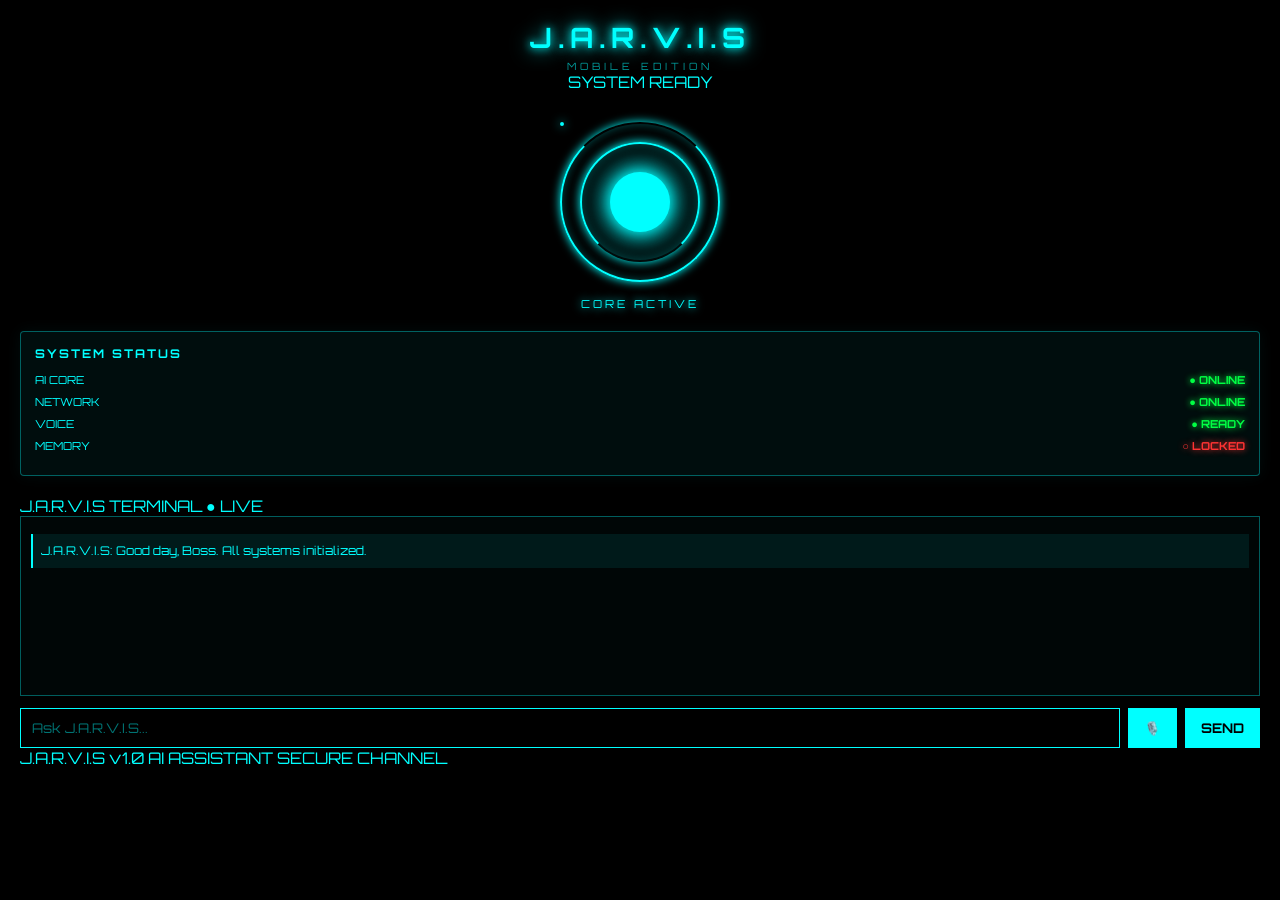
==== index.html @ 4b086a53 "Add initial HTML structure for J.A.R.V.I.S Mobile Edition" ====
<!DOCTYPE html>
<html lang="en">
<head>
    <meta charset="UTF-8">

    <meta
        name="viewport"
        content="width=device-width, initial-scale=1.0"
    >

    <title>J.A.R.V.I.S — Mobile Edition</title>

    <link rel="stylesheet" href="style.css">
</head>

<body>

    <!-- ================= HEADER ================= -->

    <header class="header">
        <h1>J.A.R.V.I.S</h1>
        <p>MOBILE EDITION</p>

        <div class="system-indicator">
            <span class="indicator-dot"></span>
            SYSTEM READY
        </div>
    </header>


    <!-- ================= ARC REACTOR ================= -->

    <section class="reactor-section">

        <div class="core">

            <div class="ring r1"></div>

            <div class="ring r2"></div>

            <div class="ring r3"></div>

            <div class="energy-lines"></div>

            <div class="center">
                <div class="center-inner"></div>
            </div>

        </div>

        <p class="core-text">CORE ACTIVE</p>

        <div class="core-frequency">
            <span></span>
            <span></span>
            <span></span>
            <span></span>
            <span></span>
            <span></span>
            <span></span>
            <span></span>
        </div>

    </section>


    <!-- ================= SYSTEM STATUS ================= -->

    <section class="status">

        <div class="section-title">
            <span class="title-line"></span>
            <h2>SYSTEM STATUS</h2>
        </div>


        <div class="row">

            <span>AI CORE</span>

            <b class="on">
                <span>●</span>
                ONLINE
            </b>

        </div>


        <div class="row">

            <span>NETWORK</span>

            <b class="on">
                <span>●</span>
                ONLINE
            </b>

        </div>


        <div class="row">

            <span>VOICE</span>

            <b class="on">
                <span>●</span>
                READY
            </b>

        </div>


        <div class="row">

            <span>MEMORY</span>

            <b class="off">
                <span>○</span>
                LOCKED
            </b>

        </div>

    </section>


    <!-- ================= CHAT ================= -->

    <section class="chat-container">

        <div class="chat-header">

            <span class="chat-title">
                J.A.R.V.I.S TERMINAL
            </span>

            <span class="live">
                ● LIVE
            </span>

        </div>


        <div
            class="chat"
            id="chat"
        >

            <!-- JavaScript messages appear here -->

        </div>

    </section>


    <!-- ================= INPUT ================= -->

    <section class="input-area">

        <input
            id="msg"
            type="text"
            placeholder="Ask J.A.R.V.I.S..."
            autocomplete="off"
            spellcheck="false"
        >


        <button
            id="mic-btn"
            type="button"
            aria-label="Voice input"
            title="Voice Input"
        >
            🎙️
        </button>


        <button
            id="send"
            type="button"
        >
            SEND
        </button>

    </section>


    <!-- ================= FOOTER ================= -->

    <footer>

        <span>J.A.R.V.I.S v1.0</span>

        <span>AI ASSISTANT</span>

        <span>SECURE CHANNEL</span>

    </footer>


    <script src="script.js"></script>

</body>
</html>
---- style.css ----
@import url('https://fonts.googleapis.com/css2?family=Orbitron:wght@400;700&display=swap');

* {
    margin: 0;
    padding: 0;
    box-sizing: border-box;
    font-family: 'Orbitron', sans-serif;
}

body {
    min-height: 100vh;
    background: #000;
    color: #00ffff;
    padding: 20px;
}

/* HEADER */

header {
    text-align: center;
}

header h1 {
    font-size: 28px;
    letter-spacing: 6px;
    text-shadow:
        0 0 8px #00ffff,
        0 0 20px #00ffff;
}

header p {
    margin-top: 5px;
    font-size: 10px;
    letter-spacing: 4px;
    opacity: 0.6;
}

/* ARC REACTOR */

.core {
    position: relative;
    width: 160px;
    height: 160px;
    margin: 30px auto 15px;
}

.ring {
    position: absolute;
    border: 2px solid #00ffff;
    border-radius: 50%;
    box-shadow:
        0 0 10px #00ffff,
        inset 0 0 10px rgba(0, 255, 255, 0.3);
}

.r1 {
    inset: 0;
    border-top-color: transparent;
    animation: spin 3s linear infinite;
}

.r2 {
    inset: 20px;
    border-bottom-color: transparent;
    animation: spin 2s linear infinite reverse;
}

.center {
    position: absolute;
    inset: 50px;
    background: #00ffff;
    border-radius: 50%;
    box-shadow:
        0 0 15px #00ffff,
        0 0 30px #00ffff,
        0 0 50px rgba(0, 255, 255, 0.5);
    animation: pulse 1.5s infinite;
}

@keyframes spin {
    from {
        transform: rotate(0deg);
    }

    to {
        transform: rotate(360deg);
    }
}

@keyframes pulse {
    0% {
        transform: scale(1);
        opacity: 1;
    }

    50% {
        transform: scale(0.8);
        opacity: 0.4;
    }

    100% {
        transform: scale(1);
        opacity: 1;
    }
}

.core-text {
    text-align: center;
    font-size: 11px;
    letter-spacing: 3px;
    text-shadow: 0 0 8px #00ffff;
}

/* SYSTEM STATUS */

.status {
    border: 1px solid rgba(0, 255, 255, 0.35);
    background: rgba(0, 255, 255, 0.05);
    padding: 14px;
    margin: 20px 0;

    box-shadow:
        0 0 15px rgba(0, 255, 255, 0.05);

    border-radius: 4px;
}

.status h2 {
    font-size: 12px;
    letter-spacing: 2px;
    margin-bottom: 12px;
}

.row {
    display: flex;
    justify-content: space-between;
    align-items: center;

    font-size: 11px;
    margin: 8px 0;
}

.on {
    color: #00ff44;
    text-shadow: 0 0 6px #00ff44;
}

.off {
    color: #ff3333;
    text-shadow: 0 0 6px #ff3333;
}

/* CHAT */

.chat {
    border: 1px solid rgba(0, 255, 255, 0.35);
    height: 180px;
    overflow-y: auto;

    padding: 10px;
    font-size: 12px;

    background: rgba(0, 255, 255, 0.025);

    scrollbar-width: thin;
    scrollbar-color: #00ffff #000;
}

.msg {
    margin: 7px 0;
    padding: 8px;

    border-left: 2px solid #00ffff;
    background: rgba(0, 255, 255, 0.08);

    line-height: 1.5;
}

.msg.user {
    border-left-color: #ffffff;
    color: #ffffff;
    background: rgba(255, 255, 255, 0.05);
}

/* INPUT */

.input-area {
    display: flex;
    gap: 8px;
    margin-top: 12px;
}

input {
    flex: 1;

    min-width: 0;

    background: #000;
    border: 1px solid #00ffff;

    color: #00ffff;

    padding: 11px;

    outline: none;
}

input:focus {
    box-shadow: 0 0 10px rgba(0, 255, 255, 0.4);
}

input::placeholder {
    color: rgba(0, 255, 255, 0.45);
}

button {
    background: #00ffff;
    color: #000;

    border: none;

    padding: 10px 16px;

    font-weight: bold;

    cursor: pointer;

    transition: 0.2s;
}

button:hover {
    box-shadow:
        0 0 10px #00ffff,
        0 0 20px #00ffff;
}

button:active {
    transform: scale(0.96);
}

/* MOBILE */

@media (max-width: 500px) {

    body {
        padding: 15px;
    }

    header h1 {
        font-size: 23px;
    }

    .core {
        width: 140px;
        height: 140px;
    }

    .center {
        inset: 45px;
    }

    .chat {
        height: 200px;
    }

    .input-area {
        gap: 5px;
    }

    button {
        padding: 10px 12px;
    }
}
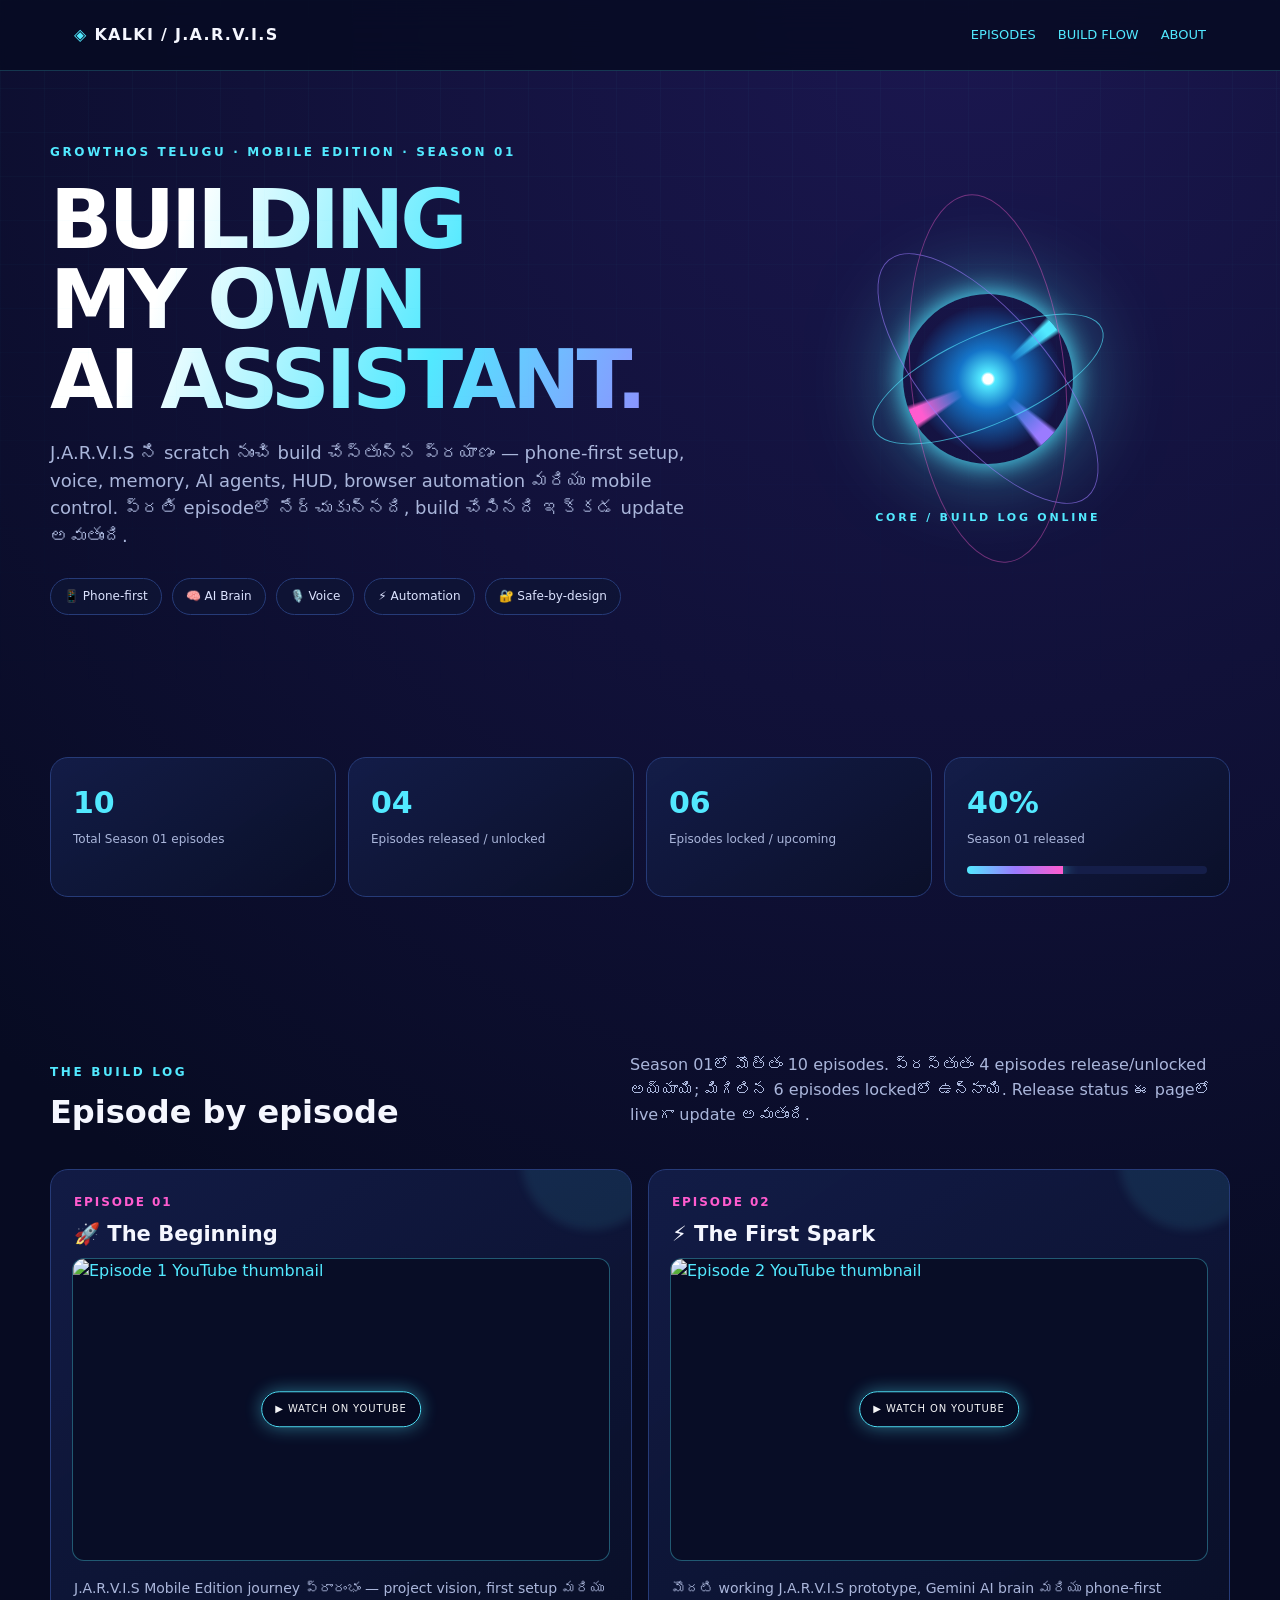
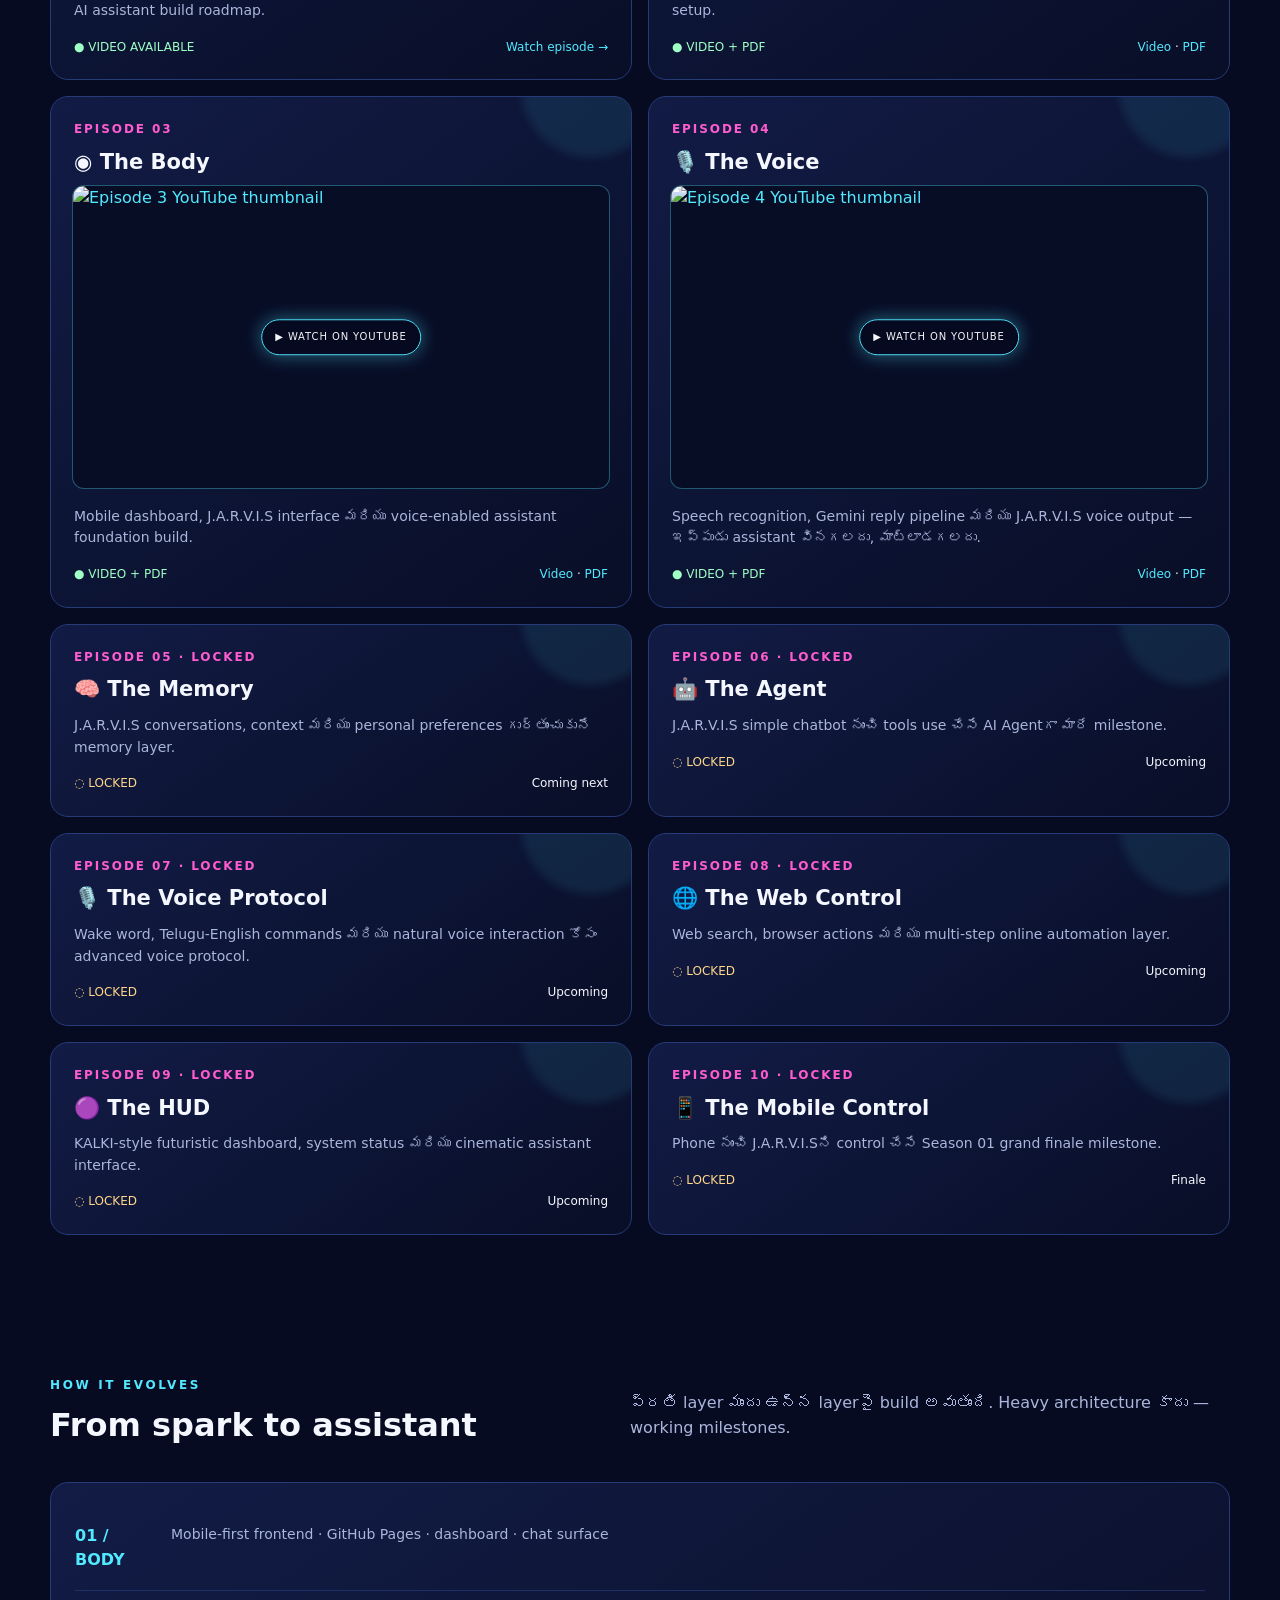
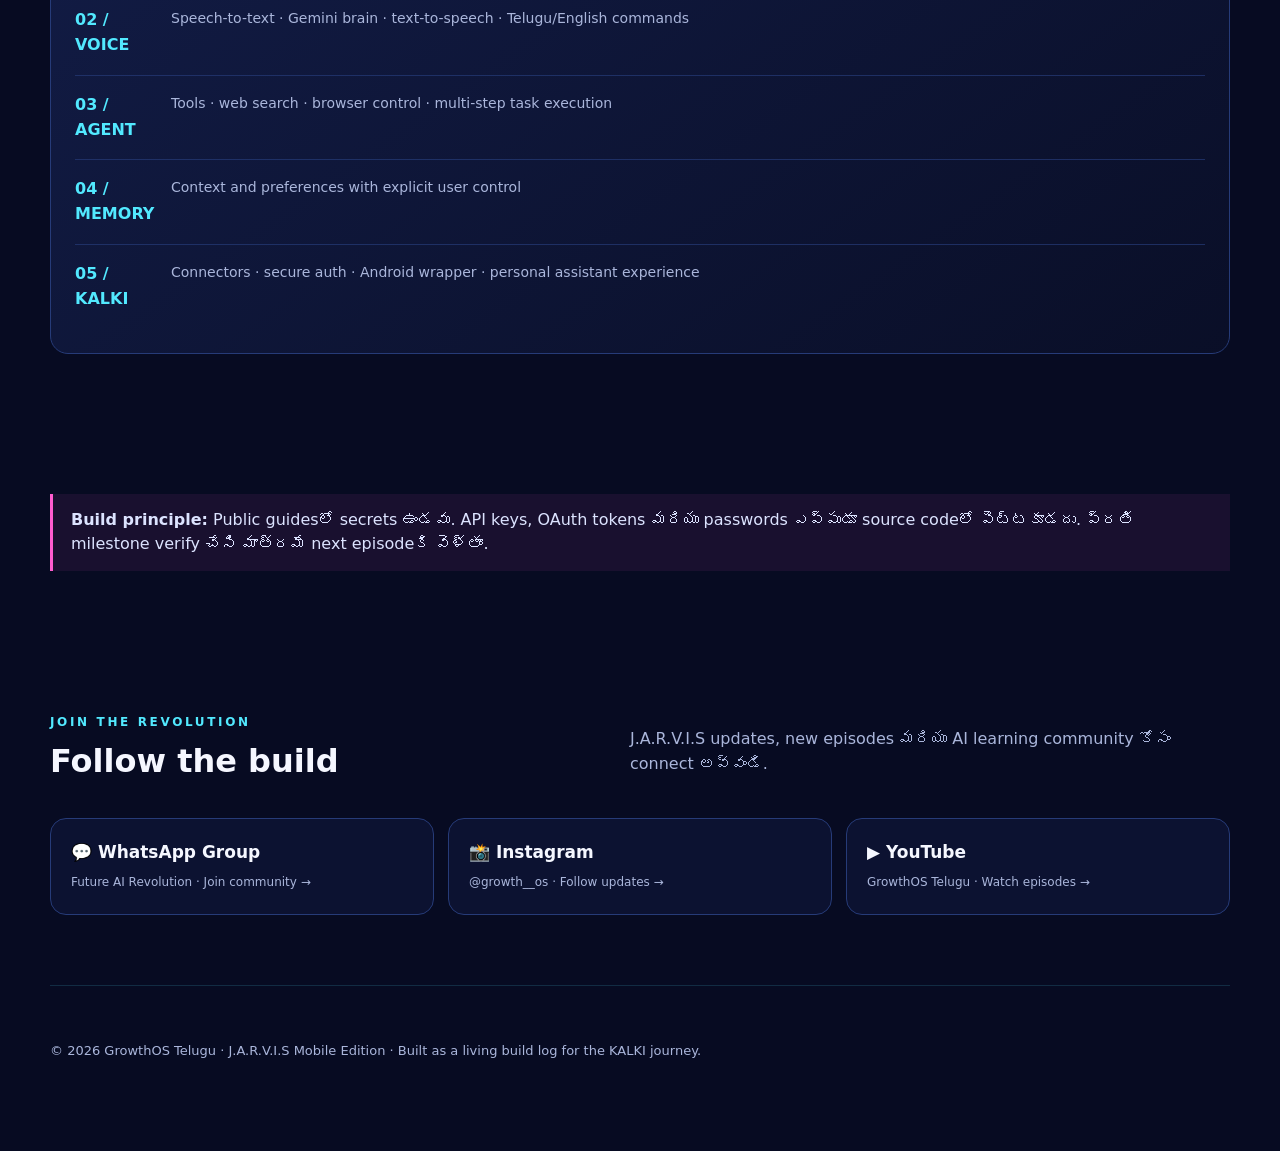
==== commit a5d924a2: "Add files via upload" ====
--- a/index.html
+++ b/index.html
@@ -1,205 +1,14 @@
-<!DOCTYPE html>
-<html lang="en">
-<head>
-    <meta charset="UTF-8">
-
-    <meta
-        name="viewport"
-        content="width=device-width, initial-scale=1.0"
-    >
-
-    <title>J.A.R.V.I.S — Mobile Edition</title>
-
-    <link rel="stylesheet" href="style.css">
-</head>
-
-<body>
-
-    <!-- ================= HEADER ================= -->
-
-    <header class="header">
-        <h1>J.A.R.V.I.S</h1>
-        <p>MOBILE EDITION</p>
-
-        <div class="system-indicator">
-            <span class="indicator-dot"></span>
-            SYSTEM READY
-        </div>
-    </header>
-
-
-    <!-- ================= ARC REACTOR ================= -->
-
-    <section class="reactor-section">
-
-        <div class="core">
-
-            <div class="ring r1"></div>
-
-            <div class="ring r2"></div>
-
-            <div class="ring r3"></div>
-
-            <div class="energy-lines"></div>
-
-            <div class="center">
-                <div class="center-inner"></div>
-            </div>
-
-        </div>
-
-        <p class="core-text">CORE ACTIVE</p>
-
-        <div class="core-frequency">
-            <span></span>
-            <span></span>
-            <span></span>
-            <span></span>
-            <span></span>
-            <span></span>
-            <span></span>
-            <span></span>
-        </div>
-
-    </section>
-
-
-    <!-- ================= SYSTEM STATUS ================= -->
-
-    <section class="status">
-
-        <div class="section-title">
-            <span class="title-line"></span>
-            <h2>SYSTEM STATUS</h2>
-        </div>
-
-
-        <div class="row">
-
-            <span>AI CORE</span>
-
-            <b class="on">
-                <span>●</span>
-                ONLINE
-            </b>
-
-        </div>
-
-
-        <div class="row">
-
-            <span>NETWORK</span>
-
-            <b class="on">
-                <span>●</span>
-                ONLINE
-            </b>
-
-        </div>
-
-
-        <div class="row">
-
-            <span>VOICE</span>
-
-            <b class="on">
-                <span>●</span>
-                READY
-            </b>
-
-        </div>
-
-
-        <div class="row">
-
-            <span>MEMORY</span>
-
-            <b class="off">
-                <span>○</span>
-                LOCKED
-            </b>
-
-        </div>
-
-    </section>
-
-
-    <!-- ================= CHAT ================= -->
-
-    <section class="chat-container">
-
-        <div class="chat-header">
-
-            <span class="chat-title">
-                J.A.R.V.I.S TERMINAL
-            </span>
-
-            <span class="live">
-                ● LIVE
-            </span>
-
-        </div>
-
-
-        <div
-            class="chat"
-            id="chat"
-        >
-
-            <!-- JavaScript messages appear here -->
-
-        </div>
-
-    </section>
-
-
-    <!-- ================= INPUT ================= -->
-
-    <section class="input-area">
-
-        <input
-            id="msg"
-            type="text"
-            placeholder="Ask J.A.R.V.I.S..."
-            autocomplete="off"
-            spellcheck="false"
-        >
-
-
-        <button
-            id="mic-btn"
-            type="button"
-            aria-label="Voice input"
-            title="Voice Input"
-        >
-            🎙️
-        </button>
-
-
-        <button
-            id="send"
-            type="button"
-        >
-            SEND
-        </button>
-
-    </section>
-
-
-    <!-- ================= FOOTER ================= -->
-
-    <footer>
-
-        <span>J.A.R.V.I.S v1.0</span>
-
-        <span>AI ASSISTANT</span>
-
-        <span>SECURE CHANNEL</span>
-
-    </footer>
-
-
-    <script src="script.js"></script>
-
-</body>
-</html>
+<!doctype html>
+<html lang="en">
+<head>
+  <meta charset="utf-8">
+  <meta name="viewport" content="width=device-width, initial-scale=1">
+  <meta http-equiv="refresh" content="0; url=./github_index.html">
+  <link rel="canonical" href="./github_index.html">
+  <title>J.A.R.V.I.S Build Log</title>
+</head>
+<body>
+  <p>Opening the J.A.R.V.I.S build log… <a href="./github_index.html">Continue</a></p>
+  <script>window.location.replace('./github_index.html');</script>
+</body>
+</html>
